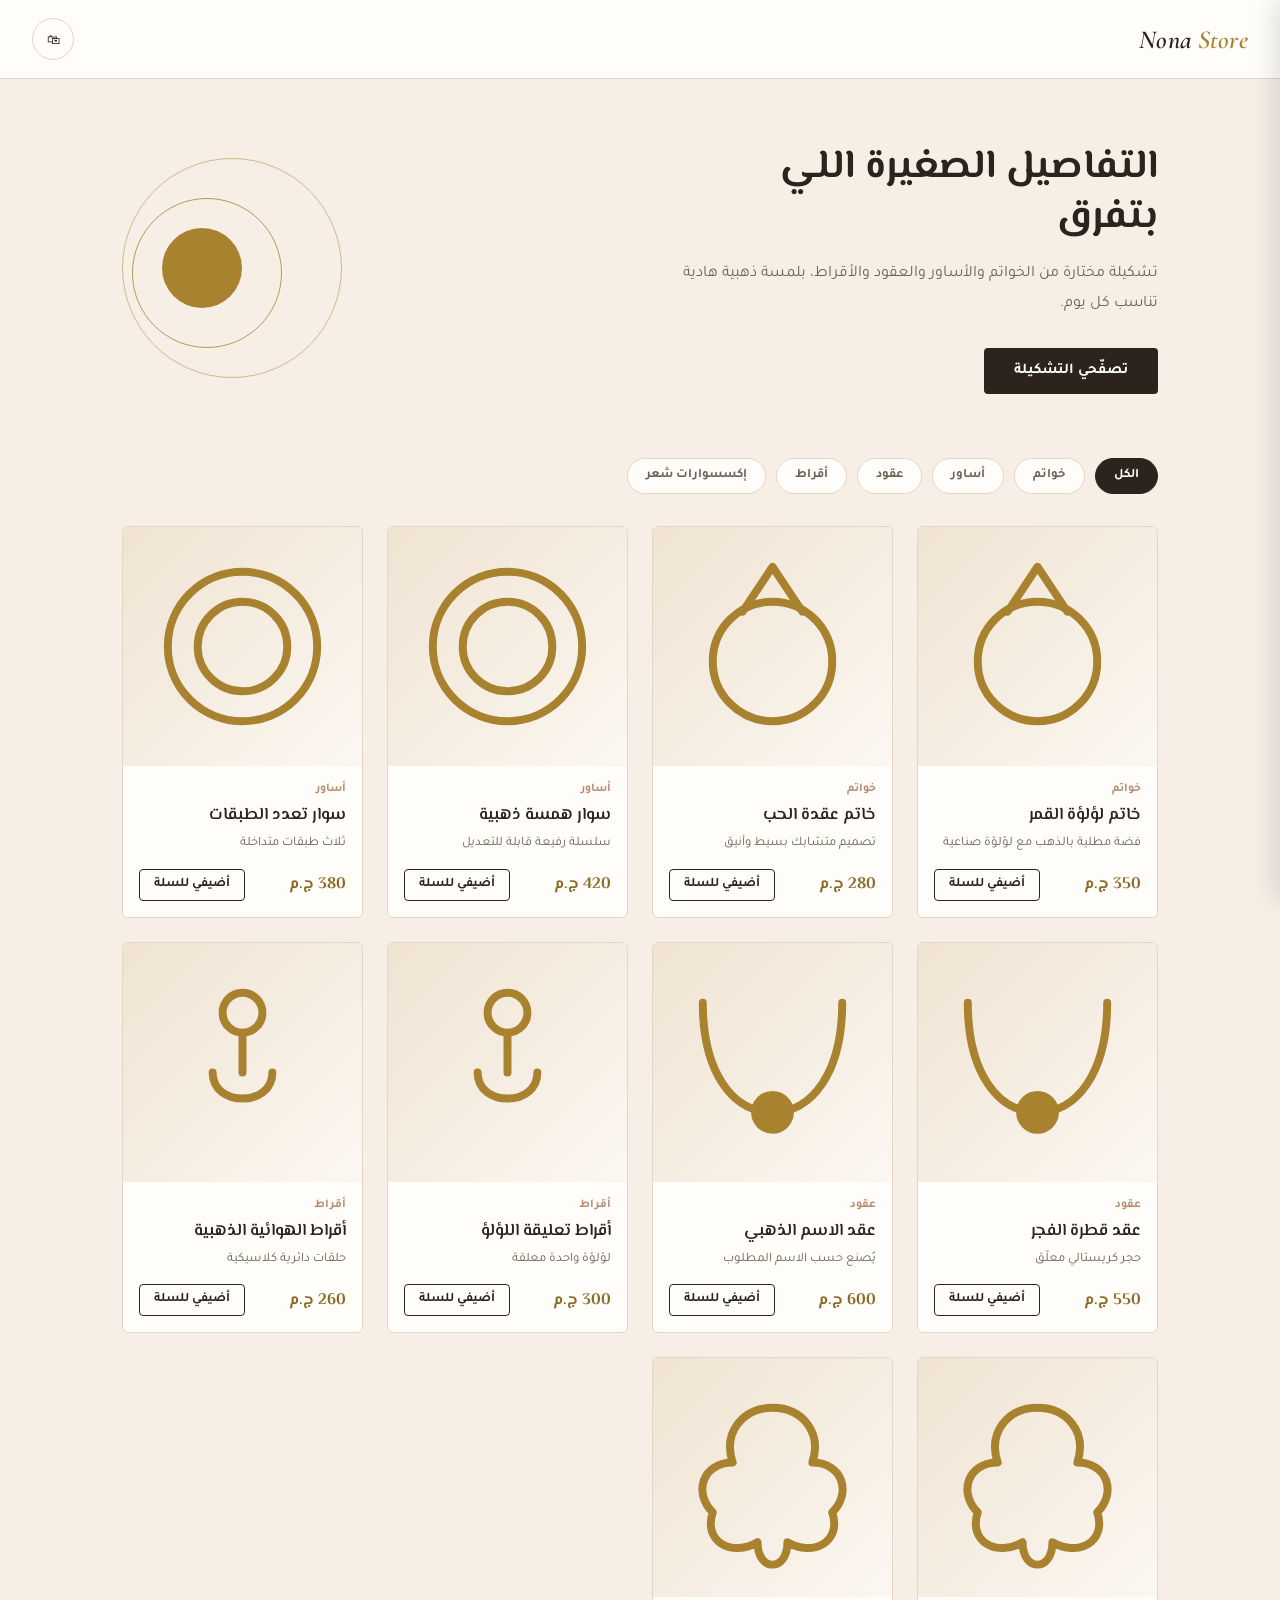
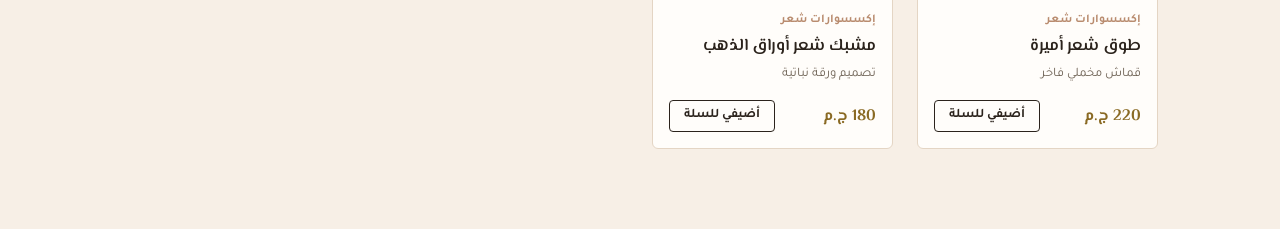
==== index.html @ 6dcc798f "Add files via upload" ====
<!DOCTYPE html>
<html lang="ar" dir="rtl">
<head>
<meta charset="UTF-8">
<meta name="viewport" content="width=device-width, initial-scale=1.0">
<title>Nona Store | اكسسوارات نسائية أنيقة</title>
<link rel="stylesheet" href="style.css">
</head>
<body>

  <header class="lm-header">
    <div class="lm-brand">Nona <span>Store</span></div>
    <button class="lm-cart-btn" id="cartBtn" aria-label="السلة">
      🛍
      <span class="lm-cart-badge" id="cartBadge" style="display:none;">0</span>
    </button>
  </header>

  <section class="lm-hero">
    <div class="lm-hero-text">
      <h1 class="lm-display">التفاصيل الصغيرة اللي بتفرق</h1>
      <p>تشكيلة مختارة من الخواتم والأساور والعقود والأقراط، بلمسة ذهبية هادية تناسب كل يوم.</p>
      <button class="lm-cta" id="browseBtn">تصفّحي التشكيلة</button>
    </div>
    <div class="lm-hero-motif">
      <div class="lm-ring r1"></div>
      <div class="lm-ring r2"></div>
      <div class="lm-ring r3"></div>
    </div>
  </section>

  <section class="lm-section" id="catalog">
    <div class="lm-cats" id="catPills"></div>
    <div class="lm-grid" id="productGrid"></div>
  </section>

  <div class="lm-overlay" id="overlay"></div>
  <div class="lm-drawer" id="drawer">
    <div class="lm-drawer-head">
      <h3>سلة المشتريات</h3>
      <button class="lm-icon-btn" id="closeDrawer" aria-label="إغلاق">✕</button>
    </div>
    <div class="lm-drawer-body" id="cartBody"></div>
    <div class="lm-drawer-foot" id="cartFoot" style="display:none;">
      <div class="lm-total-row"><span>الإجمالي</span><span id="cartTotal">0 ج.م</span></div>
      <button class="lm-checkout-btn" id="checkoutBtn">إتمام الطلب</button>
      <p class="lm-note">هذا متجر تجريبي - لا يتم تفعيل دفع حقيقي</p>
    </div>
  </div>

  <script src="data.js"></script>
  <script src="store.js"></script>
</body>
</html>
---- style.css ----
@import url('https://fonts.googleapis.com/css2?family=Cormorant+Garamond:ital,wght@0,600;1,600&family=El+Messiri:wght@500;600;700&family=Tajawal:wght@400;500;700&display=swap');

:root {
  --bg: #F7EFE6;
  --panel: #FFFDFA;
  --ink: #2B231C;
  --ink-soft: #6E6255;
  --gold: #A9822F;
  --gold-deep: #8A6A24;
  --rose: #B98C6F;
  --line: #E4D5C4;
}

* { box-sizing: border-box; }

body {
  margin: 0;
  font-family: 'Tajawal', sans-serif;
  background: var(--bg);
  color: var(--ink);
  min-height: 100vh;
}

.lm-display { font-family: 'El Messiri', serif; }

/* Header */
.lm-header {
  display: flex; align-items: center; justify-content: space-between;
  padding: 18px 32px; border-bottom: 1px solid var(--line);
  background: var(--panel);
}
.lm-brand {
  font-family: 'Cormorant Garamond', serif; font-style: italic; font-weight: 600;
  font-size: 26px; color: var(--ink); letter-spacing: .3px;
}
.lm-brand span { color: var(--gold); }
.lm-cart-btn {
  position: relative; border: 1px solid var(--line); background: var(--panel); border-radius: 999px;
  width: 42px; height: 42px; display: flex; align-items: center; justify-content: center; cursor: pointer;
  color: var(--ink);
}
.lm-cart-badge {
  position: absolute; top: -4px; left: -4px; background: var(--gold); color: #fff; font-size: 11px;
  border-radius: 999px; min-width: 18px; height: 18px; display: flex; align-items: center; justify-content: center;
  font-weight: 700; padding: 0 4px;
}

/* Hero */
.lm-hero {
  display: flex; align-items: center; justify-content: space-between; gap: 40px;
  padding: 64px 32px; max-width: 1100px; margin: 0 auto;
  animation: lmFadeUp .7s ease both;
}
@keyframes lmFadeUp { from { opacity: 0; transform: translateY(14px);} to { opacity: 1; transform: translateY(0);} }
.lm-hero-text { max-width: 480px; }
.lm-hero-text h1 { font-size: 40px; line-height: 1.25; margin: 0 0 16px; }
.lm-hero-text p { color: var(--ink-soft); font-size: 16px; line-height: 1.9; margin: 0 0 28px; }
.lm-cta {
  display: inline-block; background: var(--ink); color: #fff; border: none; padding: 14px 30px;
  border-radius: 4px; font-family: 'Tajawal', sans-serif; font-weight: 700; font-size: 15px; cursor: pointer;
}
.lm-hero-motif { position: relative; width: 220px; height: 220px; flex-shrink: 0; }
.lm-ring { position: absolute; border-radius: 50%; border: 1.5px solid var(--gold); }
.lm-ring.r1 { width: 220px; height: 220px; top: 0; right: 0; opacity: .5; }
.lm-ring.r2 { width: 150px; height: 150px; top: 40px; right: 60px; opacity: .8; }
.lm-ring.r3 { width: 80px; height: 80px; top: 70px; right: 100px; background: var(--gold); border: none; }

/* Catalog */
.lm-section { max-width: 1100px; margin: 0 auto; padding: 0 32px 80px; }
.lm-cats { display: flex; gap: 10px; flex-wrap: wrap; margin-bottom: 32px; }
.lm-cat-pill {
  border: 1px solid var(--line); background: var(--panel); border-radius: 999px; padding: 9px 18px;
  font-size: 13px; font-weight: 700; color: var(--ink-soft); cursor: pointer; display: flex; align-items: center; gap: 6px;
  font-family: 'Tajawal', sans-serif;
}
.lm-cat-pill.active { background: var(--ink); color: #fff; border-color: var(--ink); }

.lm-grid { display: grid; grid-template-columns: repeat(auto-fill, minmax(220px, 1fr)); gap: 24px; }
.lm-card { border: 1px solid var(--line); background: var(--panel); border-radius: 6px; overflow: hidden; display: flex; flex-direction: column; }
.lm-card-media {
  aspect-ratio: 1; display: flex; align-items: center; justify-content: center;
  background: linear-gradient(135deg, #F0E3D2, #FBF7F1); overflow: hidden;
  transition: transform .3s ease;
}
.lm-card-media img { width: 100%; height: 100%; object-fit: cover; }
.lm-card:hover .lm-card-media { transform: scale(1.03); }
.lm-card-body { padding: 16px; display: flex; flex-direction: column; gap: 6px; flex: 1; }
.lm-card-cat { font-size: 12px; color: var(--rose); font-weight: 700; }
.lm-card-name { font-family: 'El Messiri', serif; font-size: 17px; font-weight: 600; }
.lm-card-desc { font-size: 13px; color: var(--ink-soft); line-height: 1.6; flex: 1; }
.lm-card-footer { display: flex; align-items: center; justify-content: space-between; margin-top: 8px; }
.lm-price { font-family: 'El Messiri', serif; font-weight: 700; color: var(--gold-deep); font-size: 16px; }
.lm-add-btn {
  border: 1px solid var(--ink); background: transparent; color: var(--ink); border-radius: 4px;
  padding: 7px 14px; font-size: 13px; font-weight: 700; cursor: pointer; font-family: 'Tajawal', sans-serif;
}
.lm-add-btn:hover { background: var(--ink); color: #fff; }
.lm-empty { color: var(--ink-soft); text-align: center; padding: 40px 0; font-size: 14px; }

/* Cart drawer */
.lm-overlay {
  position: fixed; inset: 0; background: rgba(43,35,28,.35); z-index: 40;
  opacity: 0; pointer-events: none; transition: opacity .25s ease;
}
.lm-overlay.open { opacity: 1; pointer-events: auto; }
.lm-drawer {
  position: fixed; top: 0; bottom: 0; right: 0; width: min(380px, 92vw); background: var(--panel); z-index: 50;
  box-shadow: -6px 0 24px rgba(0,0,0,.12); transform: translateX(100%);
  transition: transform .3s ease; display: flex; flex-direction: column;
}
.lm-drawer.open { transform: translateX(0); }
.lm-drawer-head { display: flex; align-items: center; justify-content: space-between; padding: 20px; border-bottom: 1px solid var(--line); }
.lm-drawer-head h3 { font-family: 'El Messiri', serif; margin: 0; font-size: 19px; }
.lm-drawer-body { flex: 1; overflow-y: auto; padding: 12px 20px; }
.lm-cart-row { display: flex; gap: 12px; padding: 14px 0; border-bottom: 1px solid var(--line); align-items: center; }
.lm-cart-row-info { flex: 1; }
.lm-cart-row-info .name { font-weight: 700; font-size: 14px; }
.lm-cart-row-info .price { font-size: 13px; color: var(--gold-deep); }
.lm-qty { display: flex; align-items: center; gap: 8px; }
.lm-qty button { border: 1px solid var(--line); background: none; width: 26px; height: 26px; border-radius: 4px; cursor: pointer; }
.lm-drawer-foot { padding: 20px; border-top: 1px solid var(--line); }
.lm-total-row { display: flex; justify-content: space-between; font-weight: 700; margin-bottom: 14px; font-size: 15px; }
.lm-checkout-btn { width: 100%; background: var(--ink); color: #fff; border: none; padding: 13px; border-radius: 4px; font-weight: 700; cursor: pointer; font-family: 'Tajawal', sans-serif; }
.lm-note { font-size: 11px; color: var(--ink-soft); text-align: center; margin-top: 10px; }

/* Order confirmation + deposit instructions */
.lm-confirm { padding: 20px 4px; text-align: center; }
.lm-confirm-title { font-family: 'El Messiri', serif; font-size: 17px; font-weight: 700; margin-bottom: 14px; }
.lm-confirm-line { font-size: 14px; margin: 4px 0; color: var(--ink); }
.lm-confirm-step { font-size: 13px; color: var(--ink-soft); text-align: right; margin: 10px 0 2px; }
.lm-phone {
  font-family: 'El Messiri', serif; font-size: 20px; font-weight: 700; color: var(--gold-deep);
  background: var(--bg); border: 1px dashed var(--line); border-radius: 6px; padding: 8px; margin: 4px 0 10px;
  direction: ltr;
}
.lm-whatsapp-btn {
  display: block; width: 100%; background: #25D366; color: #fff; text-decoration: none; text-align: center;
  padding: 12px; border-radius: 4px; font-weight: 700; font-size: 14px; margin-top: 14px; font-family: 'Tajawal', sans-serif;
}

.lm-icon-btn { border: 1px solid var(--line); background: #fff; border-radius: 4px; width: 30px; height: 30px; display: flex; align-items: center; justify-content: center; cursor: pointer; color: var(--ink); }
.lm-icon-btn.danger:hover { background: #F4E4DF; border-color: #D8A594; color: #A5432B; }

/* Admin */
.lm-admin { max-width: 900px; margin: 0 auto; padding: 40px 32px 80px; }
.lm-admin h2 { font-family: 'El Messiri', serif; font-size: 24px; margin-bottom: 4px; }
.lm-admin > p.sub { color: var(--ink-soft); font-size: 14px; margin-bottom: 28px; }
.lm-form {
  background: var(--panel); border: 1px solid var(--line); border-radius: 6px; padding: 22px;
  display: grid; grid-template-columns: 1fr 1fr; gap: 14px; margin-bottom: 36px;
}
.lm-form .full { grid-column: 1 / -1; }
.lm-field label { display: block; font-size: 12px; font-weight: 700; color: var(--ink-soft); margin-bottom: 6px; }
.lm-field input, .lm-field select, .lm-field textarea {
  width: 100%; border: 1px solid var(--line); border-radius: 4px; padding: 10px 12px; font-family: 'Tajawal', sans-serif;
  font-size: 14px; background: #fff; color: var(--ink);
}
.lm-image-preview { width: 64px; height: 64px; border-radius: 4px; object-fit: cover; border: 1px solid var(--line); }
.lm-form-actions { grid-column: 1 / -1; display: flex; align-items: center; gap: 14px; flex-wrap: wrap; }
.lm-submit-btn { background: var(--ink); color: #fff; border: none; padding: 11px 26px; border-radius: 4px; font-weight: 700; cursor: pointer; display: flex; align-items: center; gap: 6px; font-family: 'Tajawal', sans-serif; }
.lm-cancel-btn { background: none; border: 1px solid var(--line); padding: 11px 20px; border-radius: 4px; font-weight: 700; cursor: pointer; color: var(--ink-soft); font-family: 'Tajawal', sans-serif; }
.lm-admin-msg { font-size: 13px; color: var(--gold-deep); font-weight: 700; }

.lm-table { width: 100%; border-collapse: collapse; }
.lm-table th { text-align: right; font-size: 12px; color: var(--ink-soft); padding: 10px 8px; border-bottom: 1px solid var(--line); }
.lm-table td { padding: 12px 8px; border-bottom: 1px solid var(--line); font-size: 14px; vertical-align: middle; }
.lm-table img { width: 40px; height: 40px; border-radius: 4px; object-fit: cover; }
.lm-table .cat-tag { font-size: 12px; color: var(--rose); font-weight: 700; }
.lm-row-actions { display: flex; gap: 8px; }

/* Admin login gate */
.lm-gate { max-width: 380px; margin: 90px auto; background: var(--panel); border: 1px solid var(--line); border-radius: 8px; padding: 32px; text-align: center; }
.lm-gate h2 { font-family: 'El Messiri', serif; margin-bottom: 6px; }
.lm-gate p { color: var(--ink-soft); font-size: 13px; margin-bottom: 20px; }
.lm-gate input { width: 100%; border: 1px solid var(--line); border-radius: 4px; padding: 11px 12px; font-size: 14px; margin-bottom: 12px; text-align: center; }
.lm-gate button { width: 100%; background: var(--ink); color: #fff; border: none; padding: 12px; border-radius: 4px; font-weight: 700; cursor: pointer; font-family: 'Tajawal', sans-serif; }
.lm-gate .err { color: #A5432B; font-size: 12.5px; margin-top: 10px; min-height: 16px; }

@media (max-width: 720px) {
  .lm-hero { flex-direction: column-reverse; text-align: center; padding: 40px 20px; }
  .lm-hero-text { max-width: 100%; }
  .lm-form { grid-template-columns: 1fr; }
}
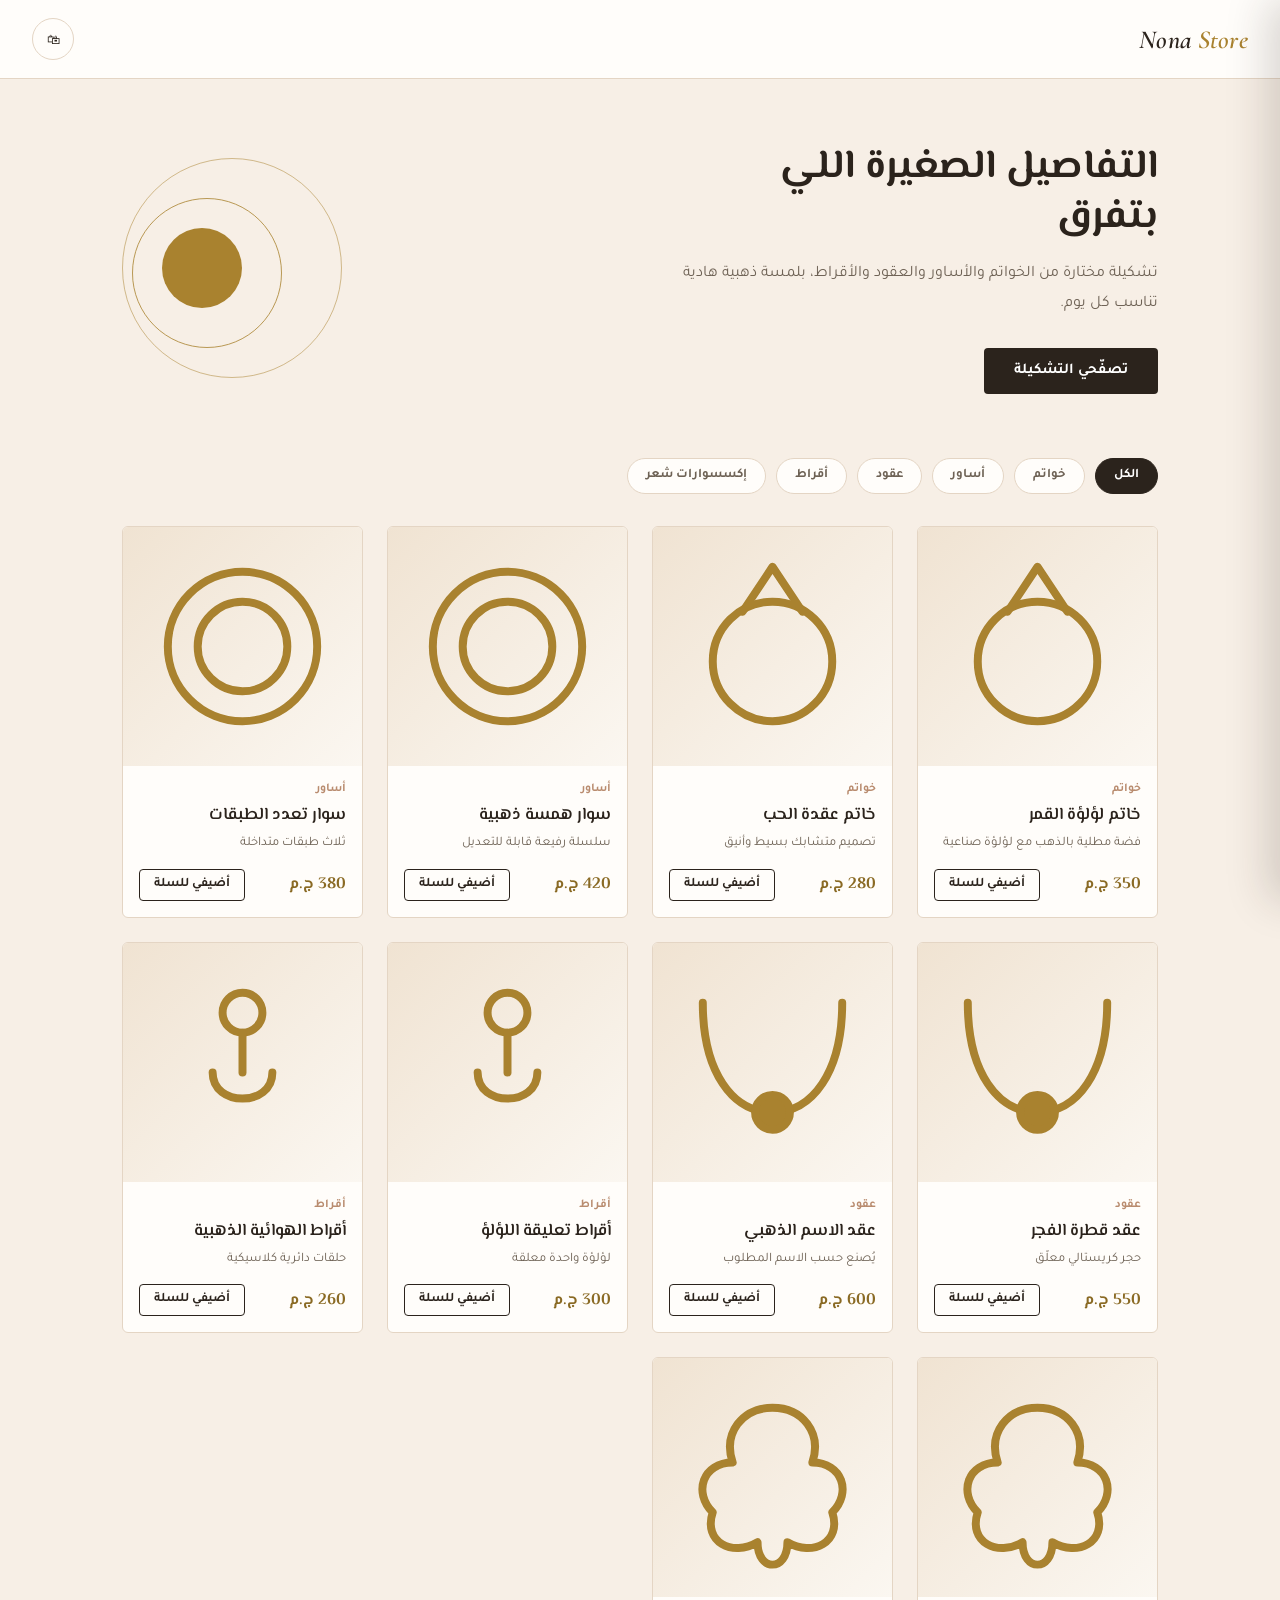
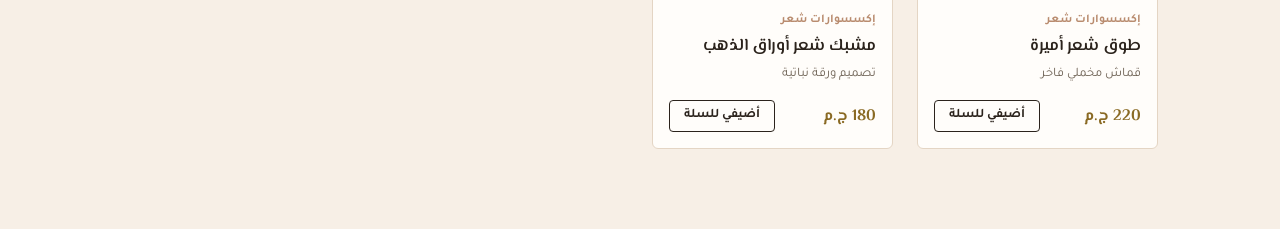
==== commit ac9ab4f2: "Update index.html" ====
--- a/index.html
+++ b/index.html
@@ -37,12 +37,17 @@
   <div class="lm-overlay" id="overlay"></div>
   <div class="lm-drawer" id="drawer">
     <div class="lm-drawer-head">
-      <h3>سلة المشتريات</h3>
+      <h3><span class="lm-bag-dot"></span> سلة المشتريات</h3>
       <button class="lm-icon-btn" id="closeDrawer" aria-label="إغلاق">✕</button>
     </div>
     <div class="lm-drawer-body" id="cartBody"></div>
     <div class="lm-drawer-foot" id="cartFoot" style="display:none;">
       <div class="lm-total-row"><span>الإجمالي</span><span id="cartTotal">0 ج.م</span></div>
+      <div class="lm-checkout-fields">
+        <input type="text" id="custName" placeholder="اسمك بالكامل" class="lm-checkout-input">
+        <input type="tel" id="custPhone" placeholder="رقم موبايلك" class="lm-checkout-input">
+        <p class="lm-field-err" id="checkoutErr"></p>
+      </div>
       <button class="lm-checkout-btn" id="checkoutBtn">إتمام الطلب</button>
       <p class="lm-note">هذا متجر تجريبي - لا يتم تفعيل دفع حقيقي</p>
     </div>
--- a/style.css
+++ b/style.css
@@ -99,29 +99,63 @@
 
 /* Cart drawer */
 .lm-overlay {
-  position: fixed; inset: 0; background: rgba(43,35,28,.35); z-index: 40;
-  opacity: 0; pointer-events: none; transition: opacity .25s ease;
+  position: fixed; inset: 0; background: rgba(43,35,28,.4); backdrop-filter: blur(2px); z-index: 40;
+  opacity: 0; pointer-events: none; transition: opacity .3s ease;
 }
 .lm-overlay.open { opacity: 1; pointer-events: auto; }
 .lm-drawer {
-  position: fixed; top: 0; bottom: 0; right: 0; width: min(380px, 92vw); background: var(--panel); z-index: 50;
-  box-shadow: -6px 0 24px rgba(0,0,0,.12); transform: translateX(100%);
-  transition: transform .3s ease; display: flex; flex-direction: column;
+  position: fixed; top: 0; bottom: 0; right: 0; width: min(400px, 92vw); background: var(--panel); z-index: 50;
+  box-shadow: -12px 0 40px rgba(43,35,28,.18); transform: translateX(100%);
+  transition: transform .35s cubic-bezier(.4,0,.2,1); display: flex; flex-direction: column;
 }
 .lm-drawer.open { transform: translateX(0); }
-.lm-drawer-head { display: flex; align-items: center; justify-content: space-between; padding: 20px; border-bottom: 1px solid var(--line); }
-.lm-drawer-head h3 { font-family: 'El Messiri', serif; margin: 0; font-size: 19px; }
-.lm-drawer-body { flex: 1; overflow-y: auto; padding: 12px 20px; }
-.lm-cart-row { display: flex; gap: 12px; padding: 14px 0; border-bottom: 1px solid var(--line); align-items: center; }
-.lm-cart-row-info { flex: 1; }
-.lm-cart-row-info .name { font-weight: 700; font-size: 14px; }
-.lm-cart-row-info .price { font-size: 13px; color: var(--gold-deep); }
-.lm-qty { display: flex; align-items: center; gap: 8px; }
-.lm-qty button { border: 1px solid var(--line); background: none; width: 26px; height: 26px; border-radius: 4px; cursor: pointer; }
-.lm-drawer-foot { padding: 20px; border-top: 1px solid var(--line); }
-.lm-total-row { display: flex; justify-content: space-between; font-weight: 700; margin-bottom: 14px; font-size: 15px; }
-.lm-checkout-btn { width: 100%; background: var(--ink); color: #fff; border: none; padding: 13px; border-radius: 4px; font-weight: 700; cursor: pointer; font-family: 'Tajawal', sans-serif; }
-.lm-note { font-size: 11px; color: var(--ink-soft); text-align: center; margin-top: 10px; }
+.lm-drawer-head {
+  display: flex; align-items: center; justify-content: space-between; padding: 22px 24px;
+  border-bottom: 1px solid var(--line); background: linear-gradient(180deg, #FFFDFA, #FBF5EC);
+}
+.lm-drawer-head h3 { font-family: 'El Messiri', serif; margin: 0; font-size: 20px; display: flex; align-items: center; gap: 8px; }
+.lm-drawer-head h3 .lm-bag-dot { width: 8px; height: 8px; border-radius: 50%; background: var(--gold); display: inline-block; }
+.lm-drawer-body { flex: 1; overflow-y: auto; padding: 8px 24px; }
+.lm-cart-row {
+  display: flex; gap: 14px; padding: 18px 0; border-bottom: 1px solid var(--line); align-items: center;
+}
+.lm-cart-thumb {
+  width: 56px; height: 56px; border-radius: 10px; overflow: hidden; flex-shrink: 0;
+  background: linear-gradient(135deg, #F0E3D2, #FBF7F1); border: 1px solid var(--line);
+  display: flex; align-items: center; justify-content: center;
+}
+.lm-cart-thumb img { width: 100%; height: 100%; object-fit: cover; }
+.lm-cart-thumb svg { width: 28px; height: 28px; }
+.lm-cart-row-info { flex: 1; min-width: 0; }
+.lm-cart-row-info .name { font-weight: 700; font-size: 14px; font-family: 'El Messiri', serif; margin-bottom: 3px; }
+.lm-cart-row-info .price { font-size: 13px; color: var(--gold-deep); font-weight: 600; }
+.lm-qty {
+  display: flex; align-items: center; gap: 10px; background: var(--bg); border-radius: 999px; padding: 4px 6px;
+  border: 1px solid var(--line);
+}
+.lm-qty button {
+  border: none; background: #fff; width: 24px; height: 24px; border-radius: 50%; cursor: pointer;
+  display: flex; align-items: center; justify-content: center; font-size: 13px; color: var(--ink);
+  box-shadow: 0 1px 2px rgba(0,0,0,.08);
+}
+.lm-qty span { font-size: 13px; font-weight: 700; min-width: 14px; text-align: center; }
+.lm-drawer-foot {
+  padding: 20px 24px 24px; border-top: 1px solid var(--line);
+  background: linear-gradient(0deg, #FFFDFA, #FBF5EC); box-shadow: 0 -8px 16px -12px rgba(43,35,28,.15);
+}
+.lm-total-row { display: flex; justify-content: space-between; align-items: baseline; margin-bottom: 16px; }
+.lm-total-row span:first-child { font-size: 13px; color: var(--ink-soft); font-weight: 700; }
+.lm-total-row span:last-child { font-family: 'El Messiri', serif; font-weight: 700; font-size: 20px; color: var(--gold-deep); }
+.lm-checkout-btn {
+  width: 100%; background: var(--ink); color: #fff; border: none; padding: 15px; border-radius: 6px;
+  font-weight: 700; cursor: pointer; font-family: 'Tajawal', sans-serif; font-size: 14.5px;
+  transition: background .2s, transform .15s; letter-spacing: .2px;
+}
+.lm-checkout-btn:hover { background: #40352A; }
+.lm-checkout-btn:active { transform: scale(.98); }
+.lm-note { font-size: 11.5px; color: var(--ink-soft); text-align: center; margin-top: 12px; line-height: 1.6; }
+.lm-empty { color: var(--ink-soft); text-align: center; padding: 70px 20px; font-size: 14px; }
+.lm-empty svg { width: 46px; height: 46px; opacity: .5; margin-bottom: 14px; }
 
 /* Order confirmation + deposit instructions */
 .lm-confirm { padding: 20px 4px; text-align: center; }
